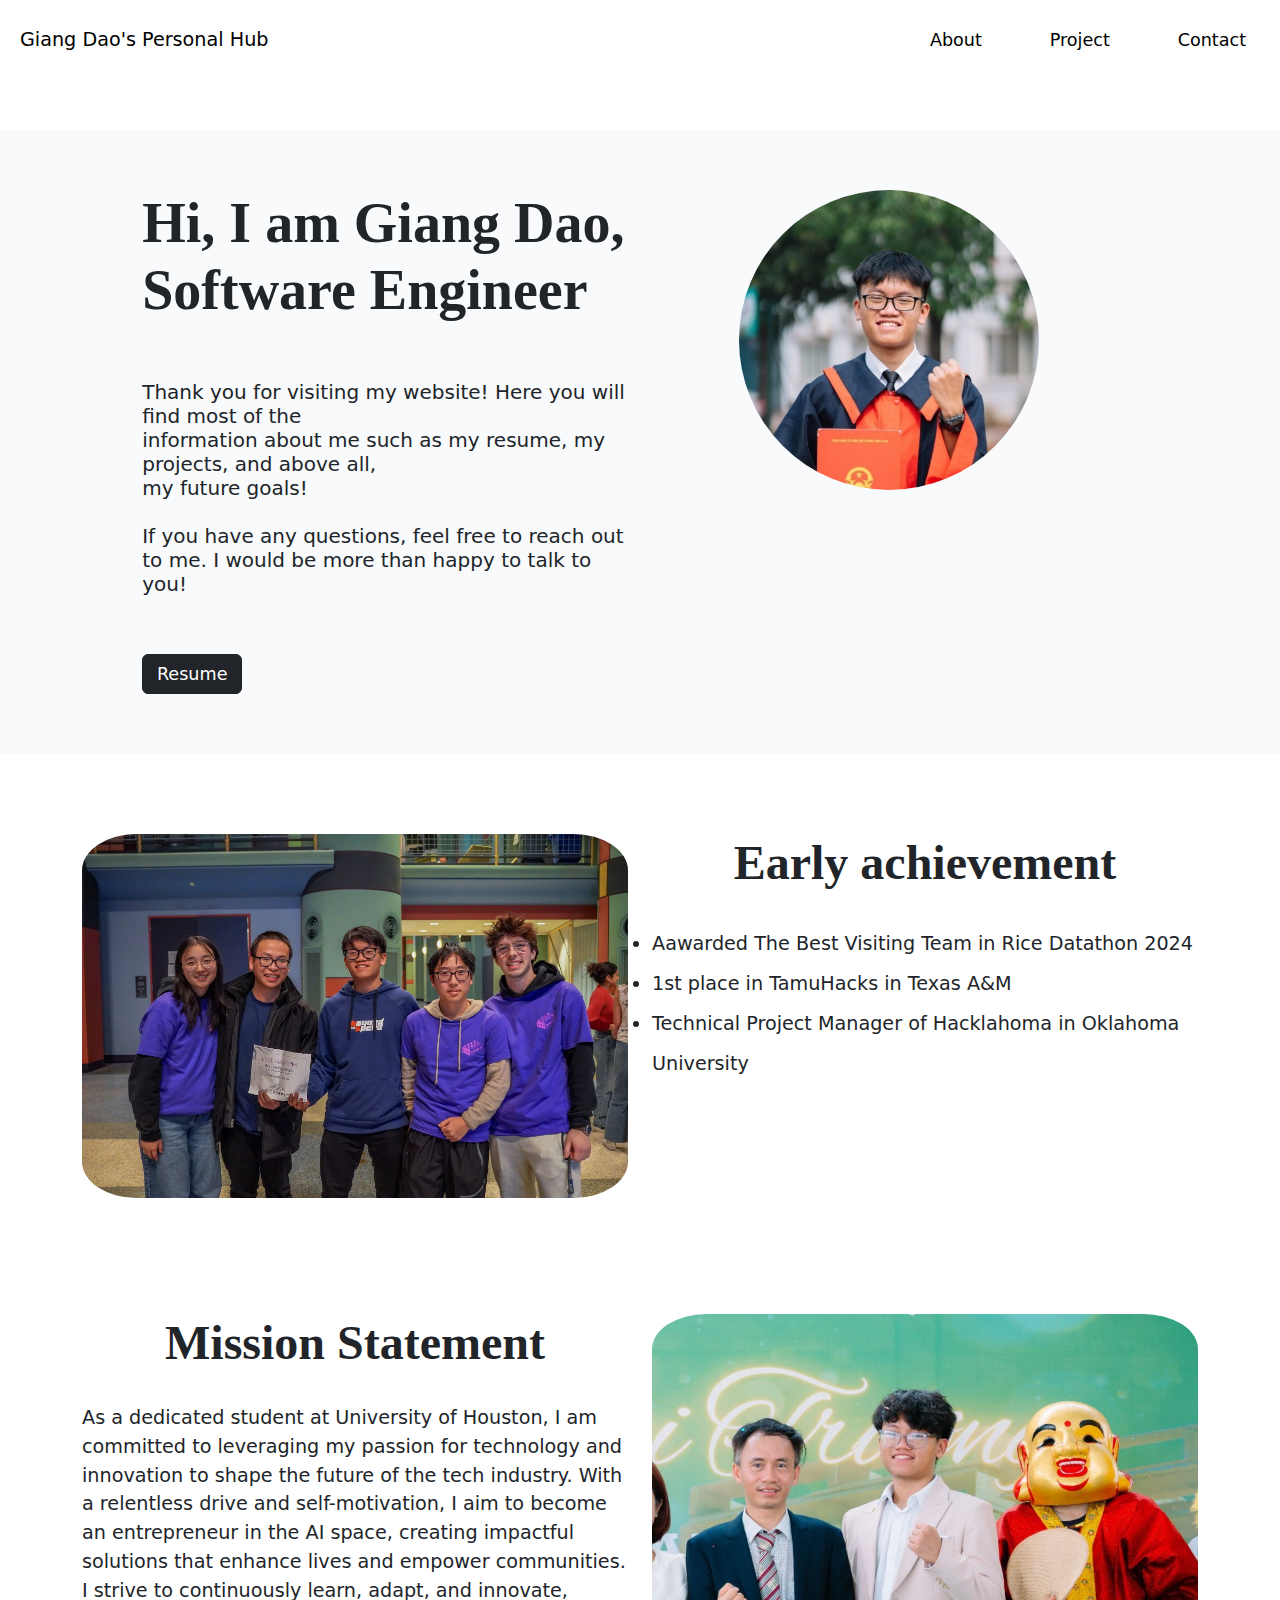
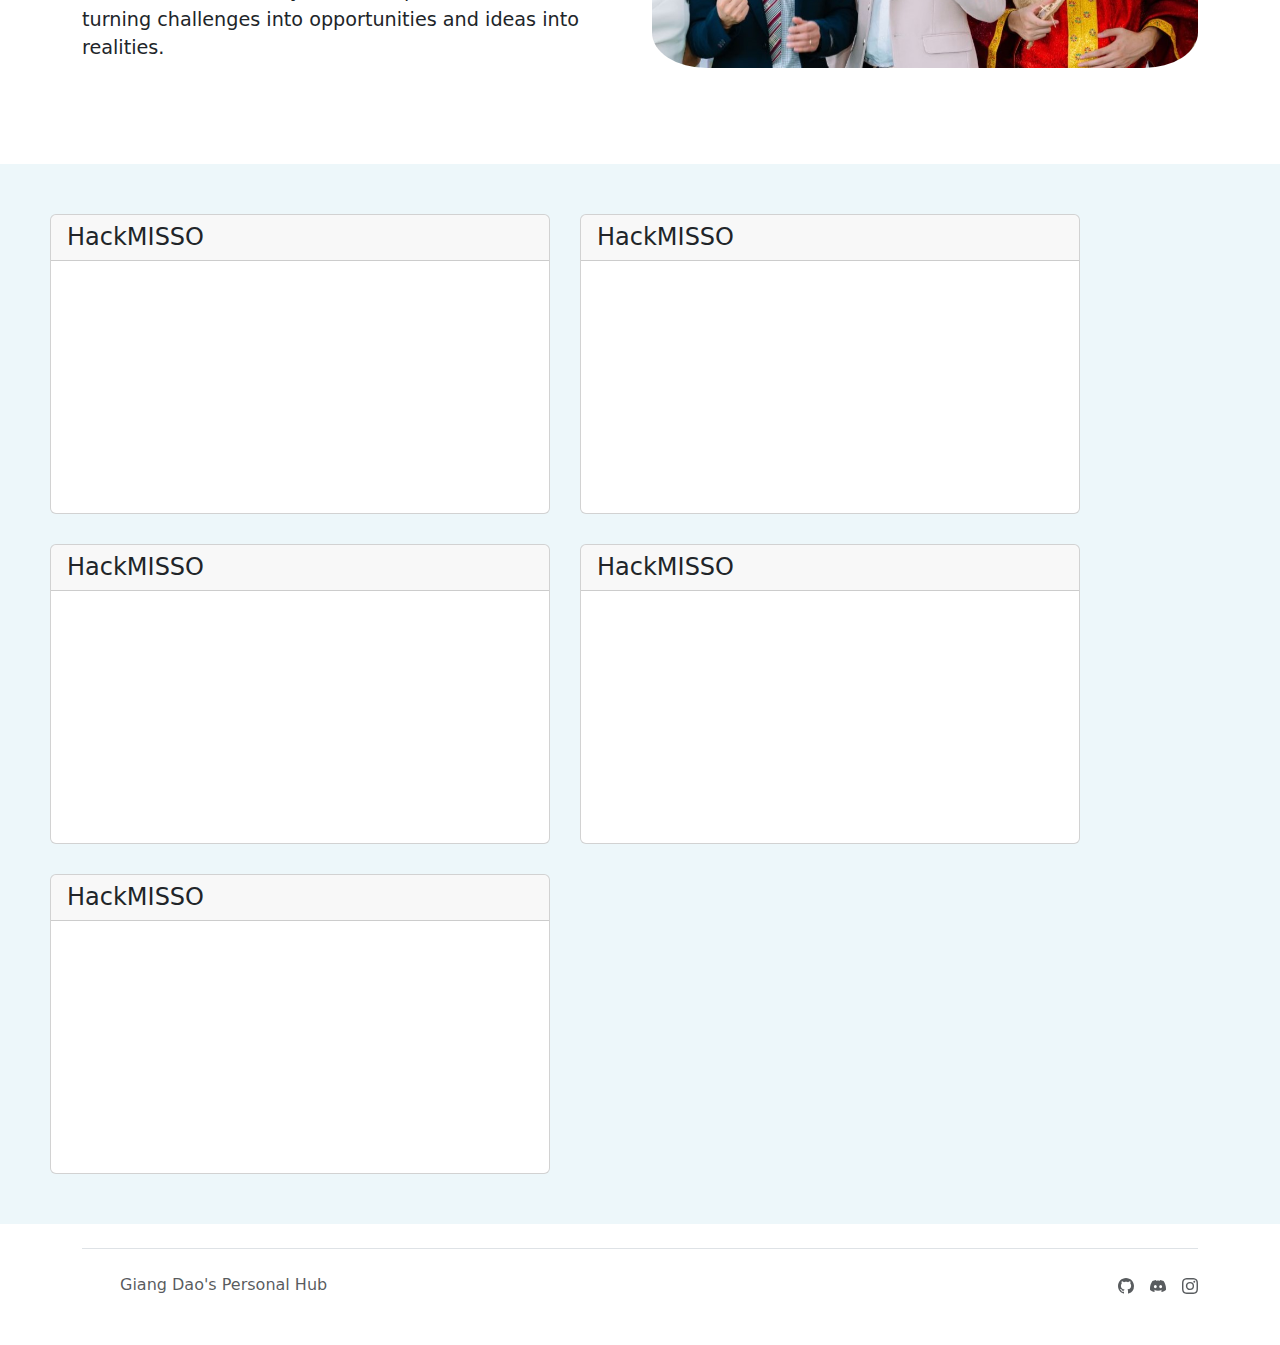
==== index.html @ 77bc6daf "Rename mainpage.html to index.html" ====
<!DOCTYPE html>
<html lang="en">
<head>
    <meta charset="UTF-8">
    <meta name="viewport" content="width=device-width, initial-scale=1.0">
    <title>Giang's Personal Hub</title>
    <link href="https://cdn.jsdelivr.net/npm/bootstrap@5.3.3/dist/css/bootstrap.min.css" rel="stylesheet" integrity="sha384-QWTKZyjpPEjISv5WaRU9OFeRpok6YctnYmDr5pNlyT2bRjXh0JMhjY6hW+ALEwIH" crossorigin="anonymous">
    <script src="https://cdn.jsdelivr.net/npm/bootstrap@5.3.3/dist/js/bootstrap.bundle.min.js" integrity="sha384-YvpcrYf0tY3lHB60NNkmXc5s9fDVZLESaAA55NDzOxhy9GkcIdslK1eN7N6jIeHz" crossorigin="anonymous"></script>
    <link rel="stylesheet" href="style.css">
    <link rel="stylesheet" href="">
</head>
<body>
  <div class="navbar nav-bar">
    <div class="left-nav">Giang Dao's Personal Hub</div>
    <div class="right-nav">
        <div class="nav-btn">
            <a href="about.html">About</a>
        </div>
        <div class="nav-btn">
            <a href="project.html">Project</a>
        </div>
        <div class="nav-btn">
            <a href="contact.html">Contact</a>
        </div>
    </div>
  </div>

    <div class="intro-section">
        <div class="intro">
            <h1>Hi, I am Giang Dao, <br> Software Engineer</h1>
            <br>
            <br>
            <h5>Thank you for visiting my website! Here you will find most of the <br>
                information about me such as my resume, my projects, and above all, <br> 
                my future goals!
                <br>
                <br>
                If you have any questions, feel free to reach out to me. I would be more than happy to talk to you!
            </h5>
        </div>
        <div class="avatar">
            <img src="./resources/Me.jpg" alt="Giang Dao's avatar" style="border-radius: 50%; height: 300px;">
        </div>
        <div class="resume">
            <a class="btn btn-dark" href="./resources/Giang Dao_ Resume.docx.pdf" style="height: 40px; width: 100px; align-content: center; font-size: 1.1rem;">Resume</a>
        </div>
    </div>


    <div class="who-am-i container">
        <div class="row">
            <div class="col">
                <img src="./resources/datathon.jpeg" alt="Datathon photo" style="width: 100%; border-radius: 10%;">
            </div>
            <div class="col achievement">
                
                <h2 class="achievement-title">Early achievement</h2>
                <br>
                <div class="caption">
                    <li>Aawarded The Best Visiting Team in Rice Datathon 2024 </li>
                    <li>1st place in TamuHacks in Texas A&M </li>
                    <li>Technical Project Manager of Hacklahoma in Oklahoma University</li>

                </div>
            </div>
        </div>
    </div>

    <div class="who-am-i container">
        <div class="row">
            <div class="col container">
                <h2>Mission Statement</h2>
                <br>
                <div class="caption">
                    <!-- <li>Aawarded The Best Visiting Team in Rice Datathon 2024 </li>
                    <li>1st place in TamuHacks in Texas A&M </li>
                    <li>Technical Project Manager of Hacklahoma in Oklahoma University</li> -->

                    <p>As a dedicated student at University of Houston, I am committed to
                        leveraging my passion for technology and innovation to shape the future 
                        of the tech industry. With a relentless drive and self-motivation, I 
                        aim to become an entrepreneur in the AI space, creating 
                        impactful solutions that enhance lives and empower communities. I strive
                         to continuously learn, adapt, and innovate, turning challenges into 
                         opportunities and ideas into realities. </p>
                </div>
            </div>
            <div class="col">
                <img src="./resources/gnlviname.jpeg" alt="" style="width: 100%; border-radius: 10%;">
            </div>
        </div>
    </div>



    <div class="featured">
        <div class="featured-project 1 card">
            <h4 class="card-header">HackMISSO</h4>
            <div class="card-body">

            </div>
        </div>
        <div class="featured-project 2 card">
            <h4 class="card-header">HackMISSO</h4>
            <div class="card-body">

            </div>
        </div>

        <div class="featured-project 3 card">
            <h4 class="card-header">HackMISSO</h4>
            <div class="card-body">

            </div>
        </div>

        <div class="featured-project 4 card">
            <h4 class="card-header">HackMISSO</h4>
            <div class="card-body">

            </div>
        </div>

        <div class="featured-project 5 card">
            <h4 class="card-header">HackMISSO</h4>
            <div class="card-body">

            </div>
        </div>

    </div>

    <div class="container">
        <footer class="d-flex flex-wrap justify-content-between align-items-center py-3 my-4 border-top">
          <div class="col-md-4 d-flex align-items-center">
            <a href="/" class="mb-3 me-2 mb-md-0 text-body-secondary text-decoration-none lh-1">
              <svg class="bi" width="30" height="24"><use xlink:href="#bootstrap"></use></svg>
            </a>
            <span class="mb-3 mb-md-0 text-body-secondary">Giang Dao's Personal Hub</span>
          </div>
      
          <ul class="nav col-md-4 justify-content-end list-unstyled d-flex">

            <li class="ms-3"><a class="text-body-secondary" href="https://github.com/daobinhgiang"><svg xmlns="http://www.w3.org/2000/svg" width="16" height="16" fill="currentColor" class="bi bi-github" viewBox="0 0 16 16">
            <path d="M8 0C3.58 0 0 3.58 0 8c0 3.54 2.29 6.53 5.47 7.59.4.07.55-.17.55-.38 0-.19-.01-.82-.01-1.49-2.01.37-2.53-.49-2.69-.94-.09-.23-.48-.94-.82-1.13-.28-.15-.68-.52-.01-.53.63-.01 1.08.58 1.23.82.72 1.21 1.87.87 2.33.66.07-.52.28-.87.51-1.07-1.78-.2-3.64-.89-3.64-3.95 0-.87.31-1.59.82-2.15-.08-.2-.36-1.02.08-2.12 0 0 .67-.21 2.2.82.64-.18 1.32-.27 2-.27s1.36.09 2 .27c1.53-1.04 2.2-.82 2.2-.82.44 1.1.16 1.92.08 2.12.51.56.82 1.27.82 2.15 0 3.07-1.87 3.75-3.65 3.95.29.25.54.73.54 1.48 0 1.07-.01 1.93-.01 2.2 0 .21.15.46.55.38A8.01 8.01 0 0 0 16 8c0-4.42-3.58-8-8-8"/>
            </svg></a></li>

            <li class="ms-3"><a class="text-body-secondary" href="https://discord.com/users/838977907736182786"><svg xmlns="http://www.w3.org/2000/svg" width="16" height="16" fill="currentColor" class="bi bi-discord" viewBox="0 0 16 16">
            <path d="M13.545 2.907a13.2 13.2 0 0 0-3.257-1.011.05.05 0 0 0-.052.025c-.141.25-.297.577-.406.833a12.2 12.2 0 0 0-3.658 0 8 8 0 0 0-.412-.833.05.05 0 0 0-.052-.025c-1.125.194-2.22.534-3.257 1.011a.04.04 0 0 0-.021.018C.356 6.024-.213 9.047.066 12.032q.003.022.021.037a13.3 13.3 0 0 0 3.995 2.02.05.05 0 0 0 .056-.019q.463-.63.818-1.329a.05.05 0 0 0-.01-.059l-.018-.011a9 9 0 0 1-1.248-.595.05.05 0 0 1-.02-.066l.015-.019q.127-.095.248-.195a.05.05 0 0 1 .051-.007c2.619 1.196 5.454 1.196 8.041 0a.05.05 0 0 1 .053.007q.121.1.248.195a.05.05 0 0 1-.004.085 8 8 0 0 1-1.249.594.05.05 0 0 0-.03.03.05.05 0 0 0 .003.041c.24.465.515.909.817 1.329a.05.05 0 0 0 .056.019 13.2 13.2 0 0 0 4.001-2.02.05.05 0 0 0 .021-.037c.334-3.451-.559-6.449-2.366-9.106a.03.03 0 0 0-.02-.019m-8.198 7.307c-.789 0-1.438-.724-1.438-1.612s.637-1.613 1.438-1.613c.807 0 1.45.73 1.438 1.613 0 .888-.637 1.612-1.438 1.612m5.316 0c-.788 0-1.438-.724-1.438-1.612s.637-1.613 1.438-1.613c.807 0 1.451.73 1.438 1.613 0 .888-.631 1.612-1.438 1.612"/>
            </svg></a></li>
        

            <li class="ms-3"><a class="text-body-secondary" href="https://www.instagram.com/giangdbinh/"><svg xmlns="http://www.w3.org/2000/svg" width="16" height="16" fill="currentColor" class="bi bi-instagram" viewBox="0 0 16 16">
            <path d="M8 0C5.829 0 5.556.01 4.703.048 3.85.088 3.269.222 2.76.42a3.9 3.9 0 0 0-1.417.923A3.9 3.9 0 0 0 .42 2.76C.222 3.268.087 3.85.048 4.7.01 5.555 0 5.827 0 8.001c0 2.172.01 2.444.048 3.297.04.852.174 1.433.372 1.942.205.526.478.972.923 1.417.444.445.89.719 1.416.923.51.198 1.09.333 1.942.372C5.555 15.99 5.827 16 8 16s2.444-.01 3.298-.048c.851-.04 1.434-.174 1.943-.372a3.9 3.9 0 0 0 1.416-.923c.445-.445.718-.891.923-1.417.197-.509.332-1.09.372-1.942C15.99 10.445 16 10.173 16 8s-.01-2.445-.048-3.299c-.04-.851-.175-1.433-.372-1.941a3.9 3.9 0 0 0-.923-1.417A3.9 3.9 0 0 0 13.24.42c-.51-.198-1.092-.333-1.943-.372C10.443.01 10.172 0 7.998 0zm-.717 1.442h.718c2.136 0 2.389.007 3.232.046.78.035 1.204.166 1.486.275.373.145.64.319.92.599s.453.546.598.92c.11.281.24.705.275 1.485.039.843.047 1.096.047 3.231s-.008 2.389-.047 3.232c-.035.78-.166 1.203-.275 1.485a2.5 2.5 0 0 1-.599.919c-.28.28-.546.453-.92.598-.28.11-.704.24-1.485.276-.843.038-1.096.047-3.232.047s-2.39-.009-3.233-.047c-.78-.036-1.203-.166-1.485-.276a2.5 2.5 0 0 1-.92-.598 2.5 2.5 0 0 1-.6-.92c-.109-.281-.24-.705-.275-1.485-.038-.843-.046-1.096-.046-3.233s.008-2.388.046-3.231c.036-.78.166-1.204.276-1.486.145-.373.319-.64.599-.92s.546-.453.92-.598c.282-.11.705-.24 1.485-.276.738-.034 1.024-.044 2.515-.045zm4.988 1.328a.96.96 0 1 0 0 1.92.96.96 0 0 0 0-1.92m-4.27 1.122a4.109 4.109 0 1 0 0 8.217 4.109 4.109 0 0 0 0-8.217m0 1.441a2.667 2.667 0 1 1 0 5.334 2.667 2.667 0 0 1 0-5.334"/>
            </svg></a></li>

          </ul>
        </footer>
      </div>

</body>
</html>
---- style.css ----
.navbar{
    display: inline-flex;
    justify-content: space-between;
    width: 100%;
    height: 80px;

}

h5{
    font-weight: normal;
    /* text-align: center; */
}
h1{
    font-family: 'cardo';
    font-weight: bold;
    font-size: 3.5rem;
}

.caption{
    font-size: 2rem;
}

li{
    line-height: 2.5rem;
}

h2{
    font-family: 'cardo';
    font-weight: bolder;
    text-align: center;
    font-size: 3rem;
}

.left-nav{
    margin-left: 20px;
    font-size: 1.2rem;
    color: black;
}

.avatar{
    text-align: center;

}

.right-nav{
    display: inline-flex;
    width: 30%;
    justify-content: space-around;
    font-size: 1.1rem;
    color: white;

}

a {
    text-decoration: none;
    color: black;

}

.intro-section{
    display: grid;
    grid-template-columns: 1fr 3.5fr 3.5fr 1fr;
    /* grid-template-rows: 2fr 1fr; */
    width: 100%;
    margin-top: 50px;   
    padding-top: 60px;
    padding-bottom: 60px;
    background-color: #F8FAFC;
}

.intro{
    grid-column-start: 2;
    grid-template-rows: 2;
}

.resume{
    grid-row: 2;
    grid-column: 2;
    padding-top: 50px;
}

.who-am-i{
    /* background-color: gray; */
    /* display: flex; */
    width: 100%;
    height: 400px;
    text-align: left;
    margin-top: 80px;
    align-items: center;
}

.achievement{
    
}
.caption{
    font-size: 1.2rem;
}

.featured{
    display: inline-flex;
    background-color: #EDF7FA;
    margin-top: 50px;
    padding: 50px;
    height: auto;
    width: 100%;
    flex-wrap: wrap;
    /* overflow-x: auto;
    overflow-y: hidden; */
    align-items: center;
    gap: 30px;

}
.featured-project{
    flex: 0 0 auto;
    background-color: white;
    width: 500px;
    height: 300px;
}
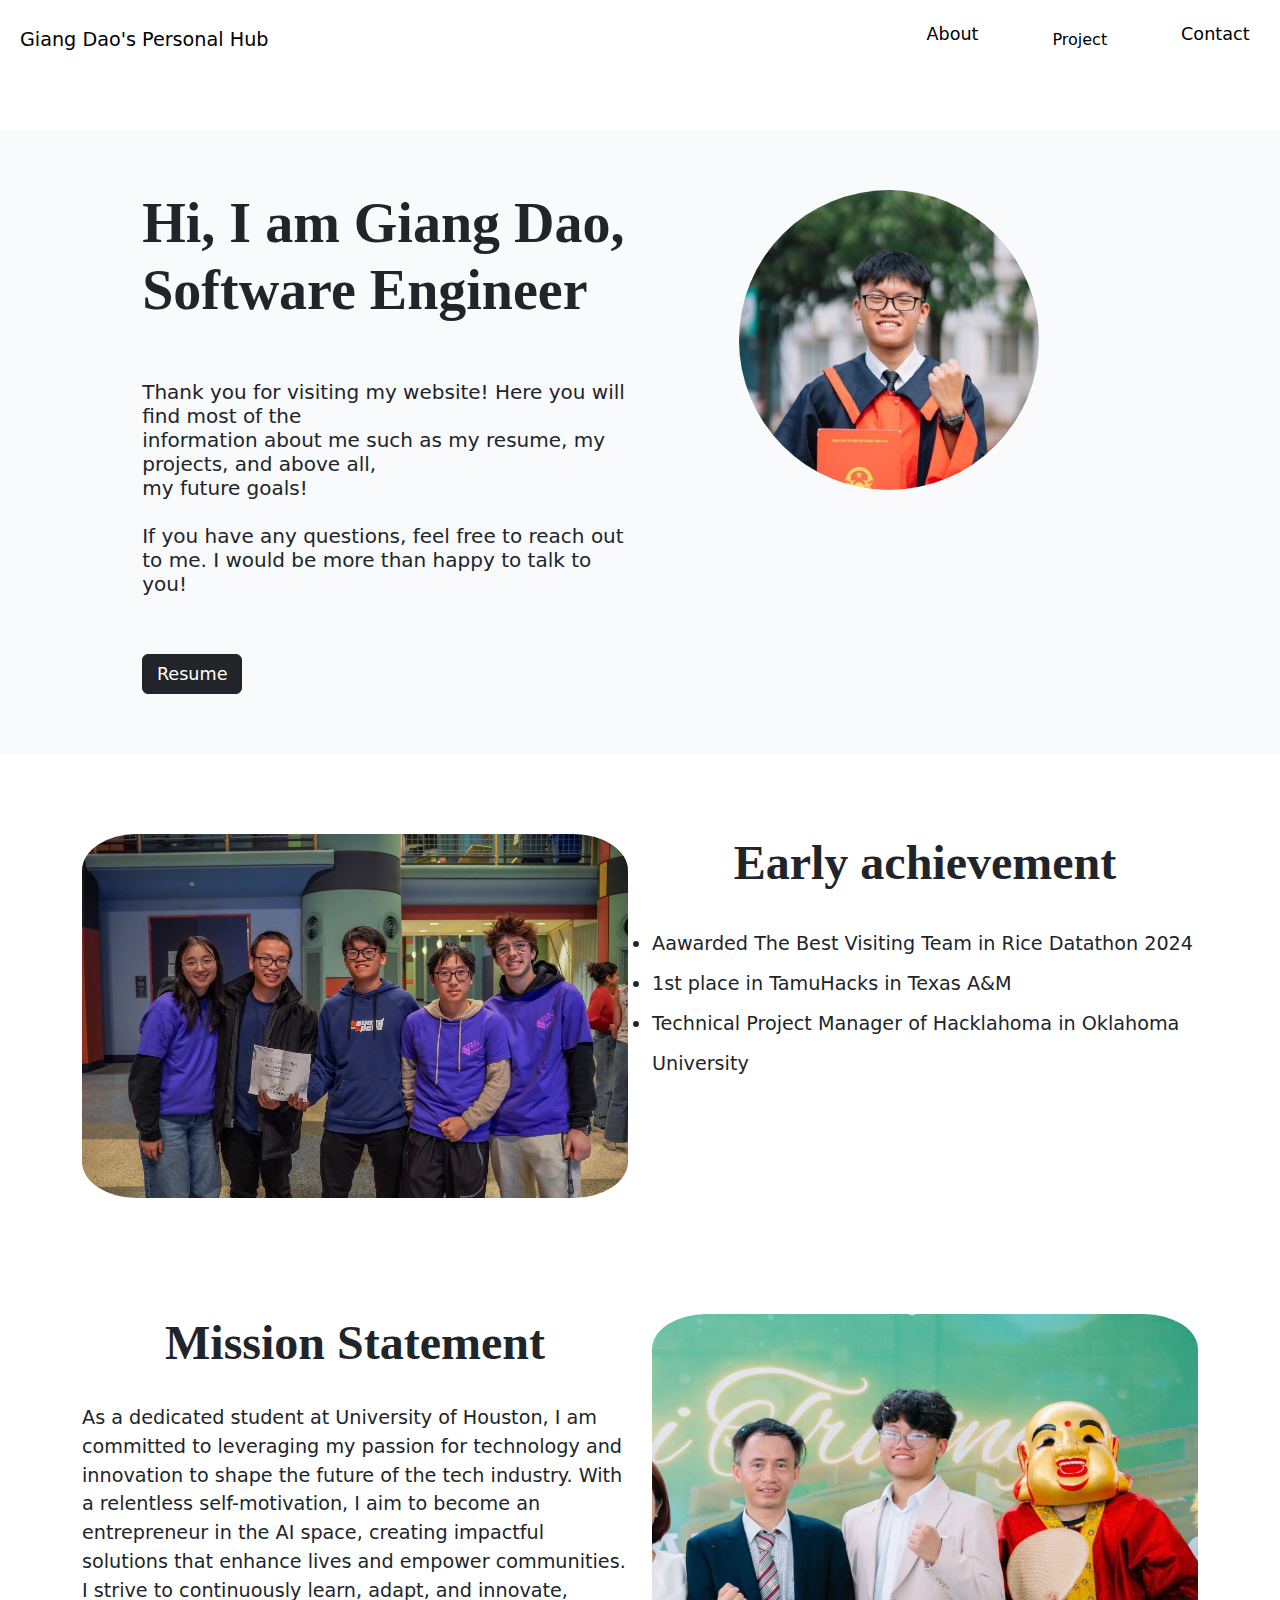
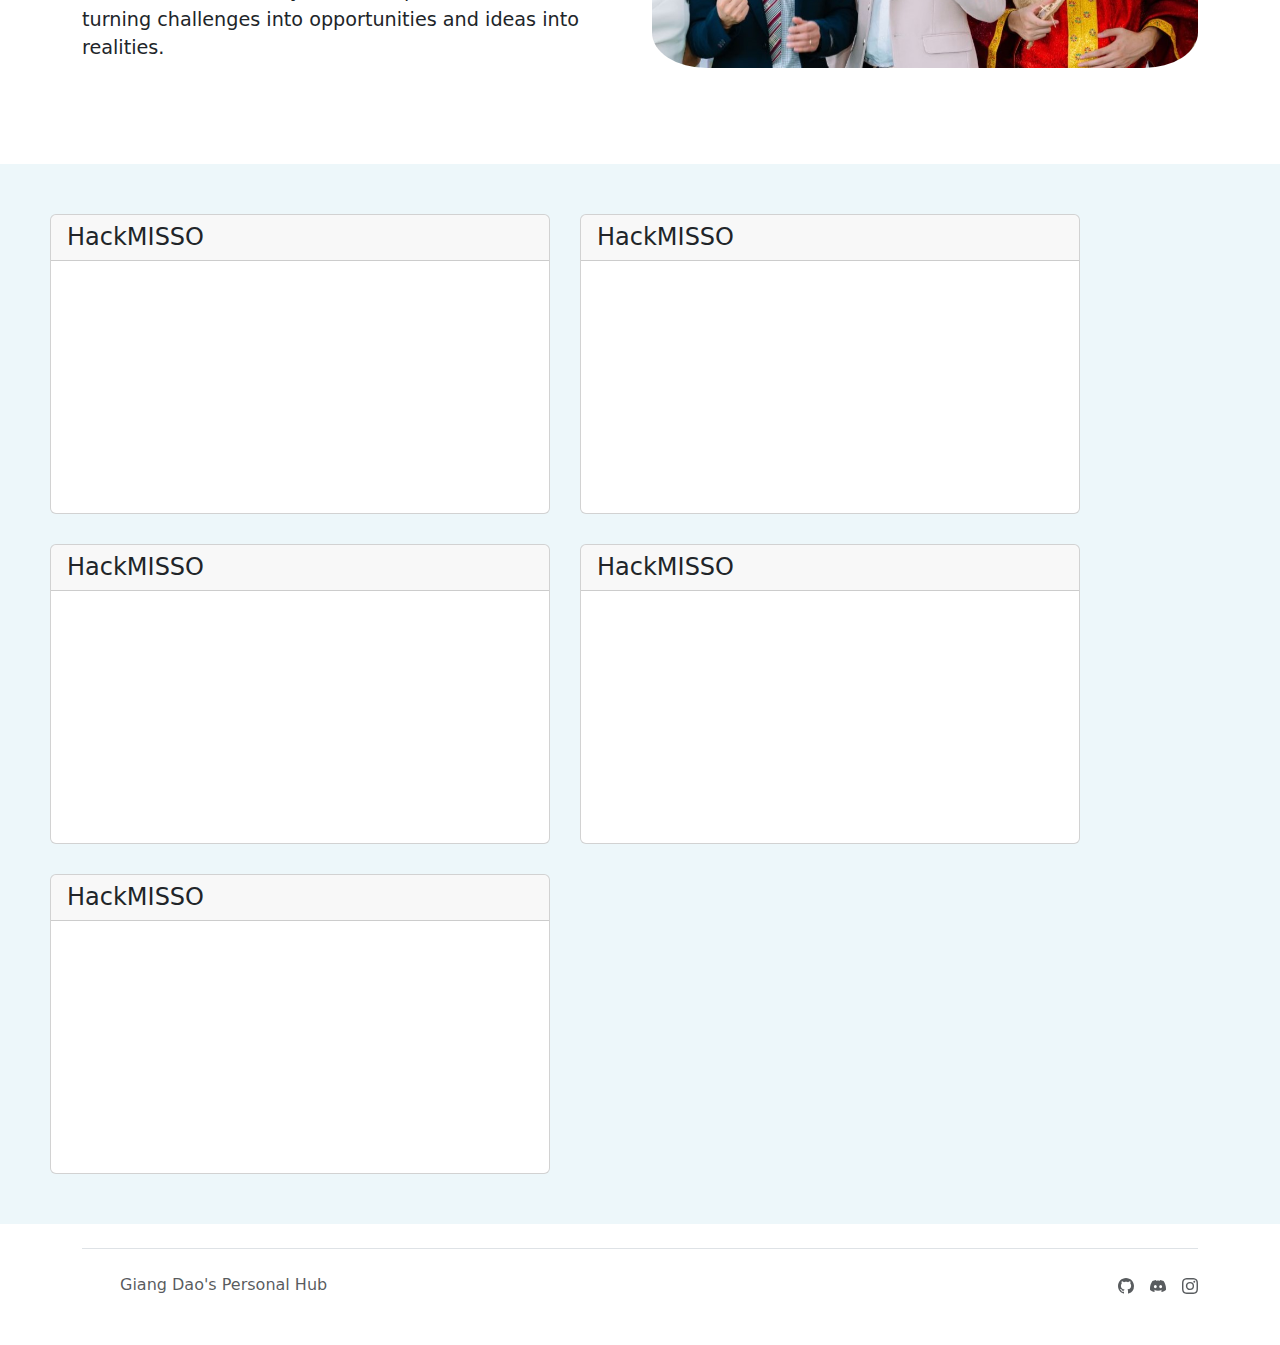
==== commit e8cd7bb4: "Merge branch 'main' of https://github.com/daobinhgiang/Personal-Website" ====
--- a/index.html
+++ b/index.html
@@ -16,7 +16,7 @@
         <div class="nav-btn">
             <a href="about.html">About</a>
         </div>
-        <div class="nav-btn">
+        <div class="btn btn nav-btn">
             <a href="project.html">Project</a>
         </div>
         <div class="nav-btn">
@@ -78,7 +78,7 @@
 
                     <p>As a dedicated student at University of Houston, I am committed to
                         leveraging my passion for technology and innovation to shape the future 
-                        of the tech industry. With a relentless drive and self-motivation, I 
+                        of the tech industry. With a relentless self-motivation, I 
                         aim to become an entrepreneur in the AI space, creating 
                         impactful solutions that enhance lives and empower communities. I strive
                          to continuously learn, adapt, and innovate, turning challenges into 
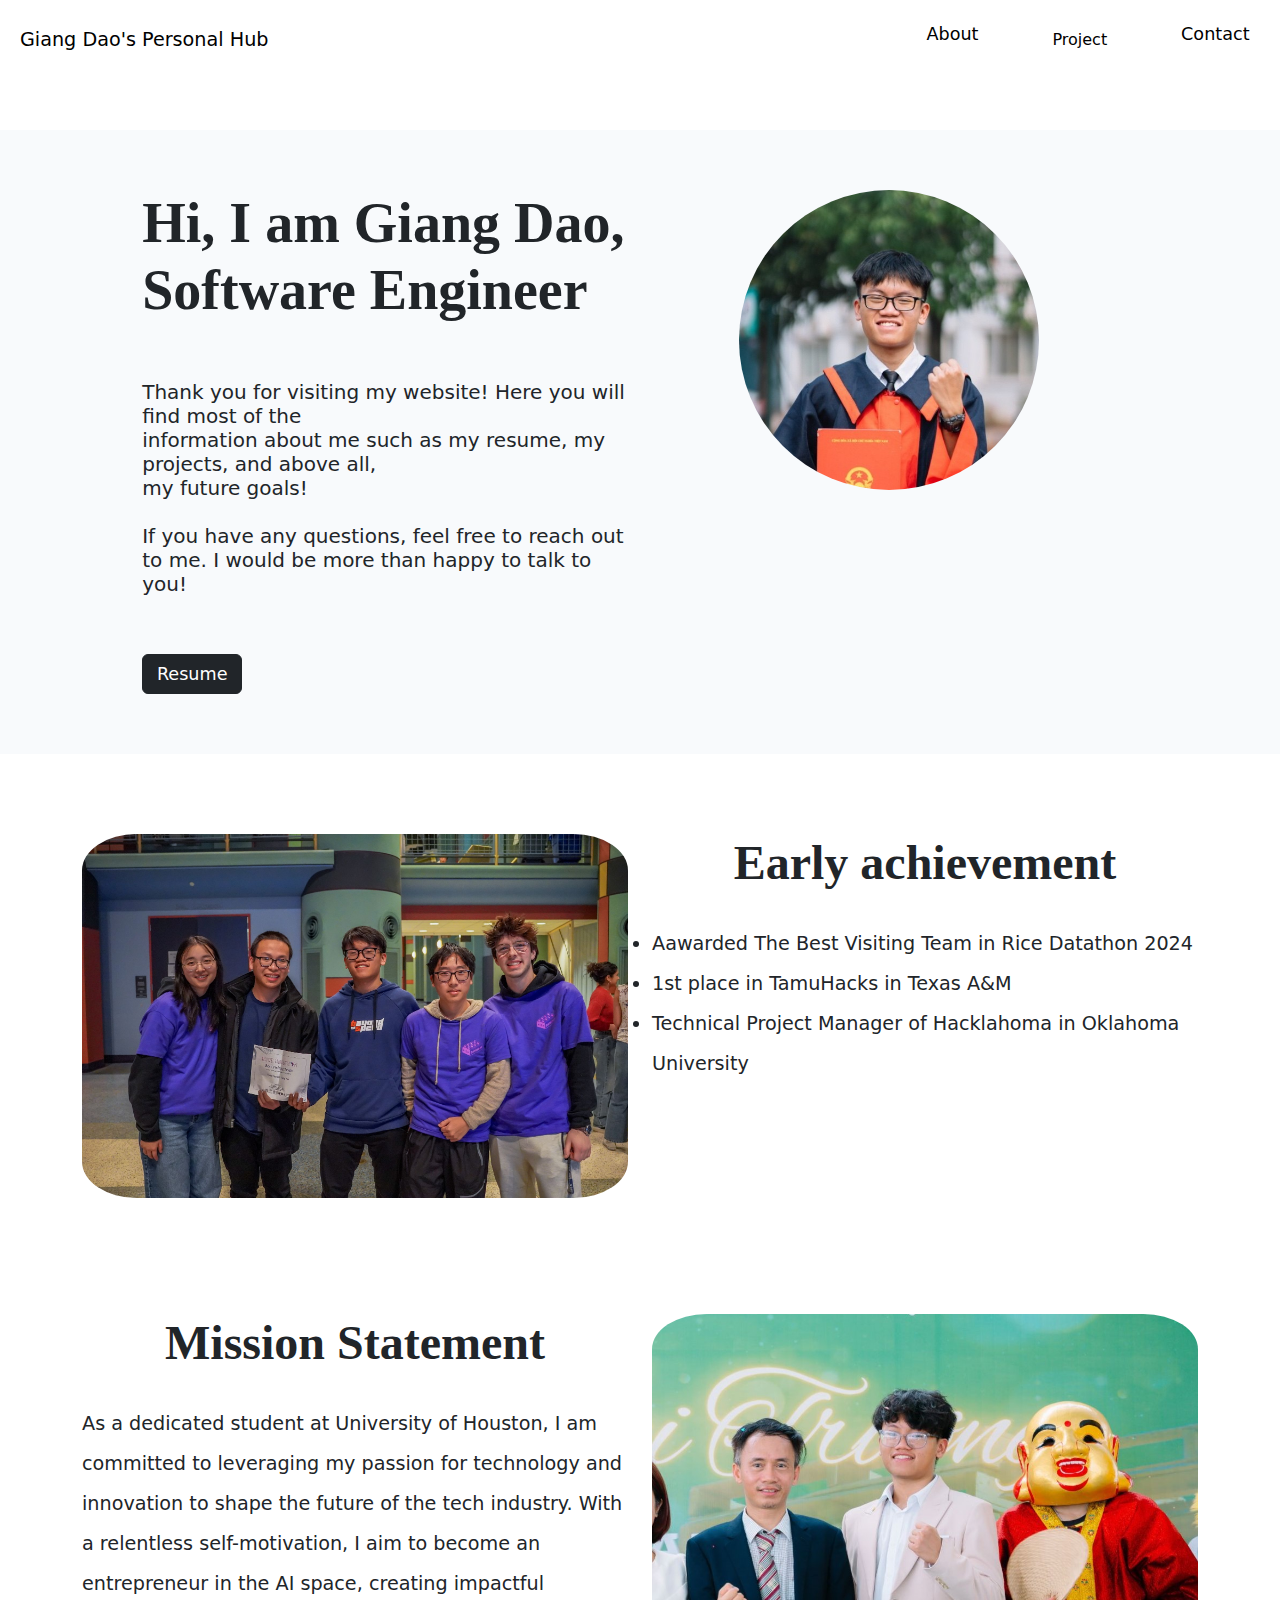
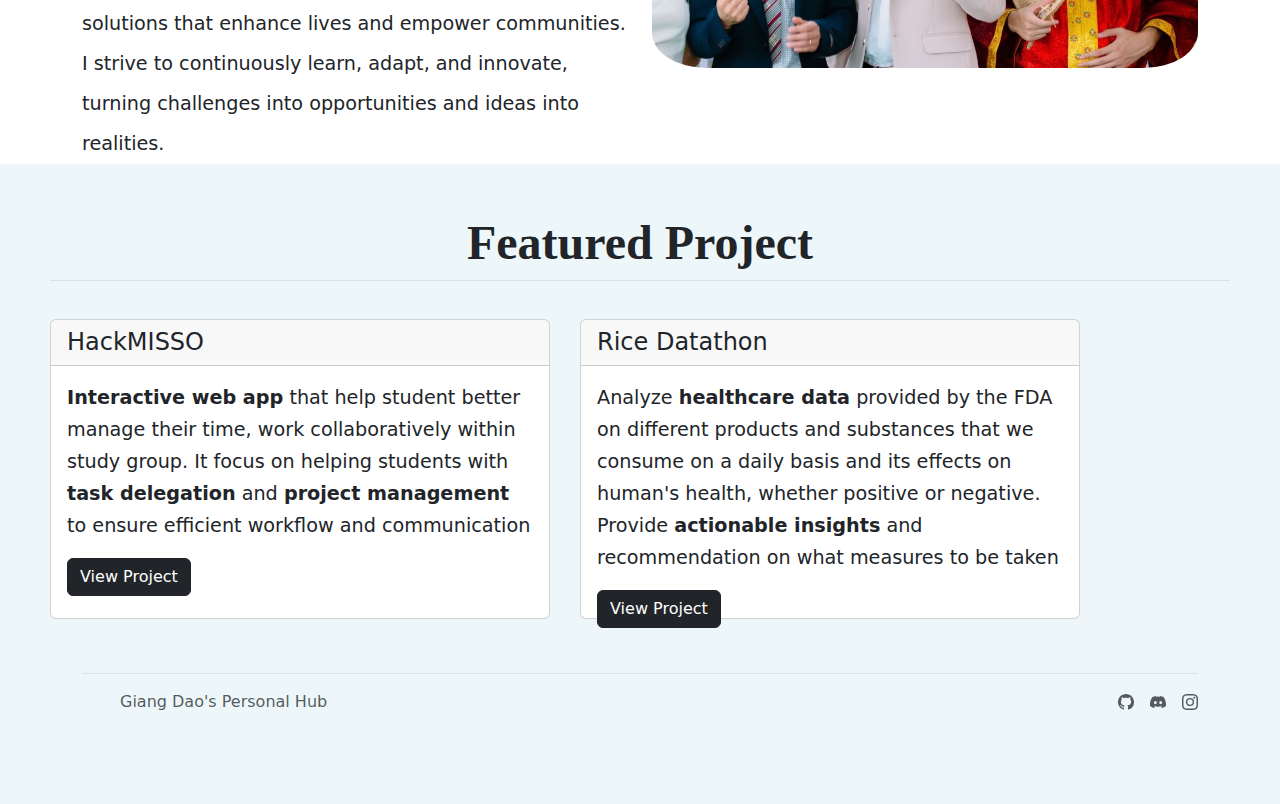
==== commit d7a7185c: "add title to the featured project section" ====
--- a/index.html
+++ b/index.html
@@ -92,44 +92,34 @@
     </div>
 
 
-
     <div class="featured">
+        <h2 class="pb-2 border-bottom featured-title">Featured Project</h2>
         <div class="featured-project 1 card">
             <h4 class="card-header">HackMISSO</h4>
             <div class="card-body">
-
+                <p><b>Interactive web app</b> that help student better manage their time, 
+                    work collaboratively within study group. It focus on helping 
+                    students with <b>task delegation</b> and <b>project management</b> to ensure
+                    efficient workflow and communication
+                </p>
+                <a class="project-link btn btn-dark" href="https://github.com/daobinhgiang/HackMISSO">View Project</a>
+                <!-- <a class="project-link btn btn-dark" href="https://docs.google.com/document/d/1ABxD5VoVw1URSaj6o6GrIBpo-FKSAmRiylZGC0VTGVE/edit?usp=sharing">View Prompt</a> -->
             </div>
         </div>
         <div class="featured-project 2 card">
-            <h4 class="card-header">HackMISSO</h4>
+            <h4 class="card-header">Rice Datathon</h4>
             <div class="card-body">
+                <p>Analyze <b>healthcare data</b> provided by the FDA on different products and substances
+                    that we consume on a daily basis and its effects on human's health, whether positive
+                    or negative. Provide <b>actionable insights</b> and recommendation on what measures to be taken
 
+                </p>
+                <a class="project-link btn btn-dark" href="https://devpost.com/software/uh_fda">View Project</a>
+                <!-- <a class="project-link btn btn-dark" href="https://docs.google.com/document/d/17THPuFAjNXmQxHUFnHZPRfrIPQHq3gz4O6VUAnOp8yc/edit?usp=sharing">View Prompt</a> -->
             </div>
         </div>
-
-        <div class="featured-project 3 card">
-            <h4 class="card-header">HackMISSO</h4>
-            <div class="card-body">
-
-            </div>
-        </div>
-
-        <div class="featured-project 4 card">
-            <h4 class="card-header">HackMISSO</h4>
-            <div class="card-body">
-
-            </div>
-        </div>
-
-        <div class="featured-project 5 card">
-            <h4 class="card-header">HackMISSO</h4>
-            <div class="card-body">
-
-            </div>
-        </div>
-
-    </div>
-
+    
+     
     <div class="container">
         <footer class="d-flex flex-wrap justify-content-between align-items-center py-3 my-4 border-top">
           <div class="col-md-4 d-flex align-items-center">
@@ -159,4 +149,4 @@
       </div>
 
 </body>
-</html>
+</html>--- a/style.css
+++ b/style.css
@@ -18,11 +18,12 @@
 
 .caption{
     font-size: 2rem;
+    line-height: 2.5rem;
 }
 
-li{
+/* li{
     line-height: 2.5rem;
-}
+} */
 
 h2{
     font-family: 'cardo';
@@ -115,4 +116,19 @@
     background-color: white;
     width: 500px;
     height: 300px;
-}+}
+
+.featured-title{
+    width: 100%;
+}
+
+.card-body{
+    line-height: 2rem;
+    font-size: 1.2rem;
+}
+
+/* .project-link{
+    width: 100%;
+    height: 100%;
+
+} */